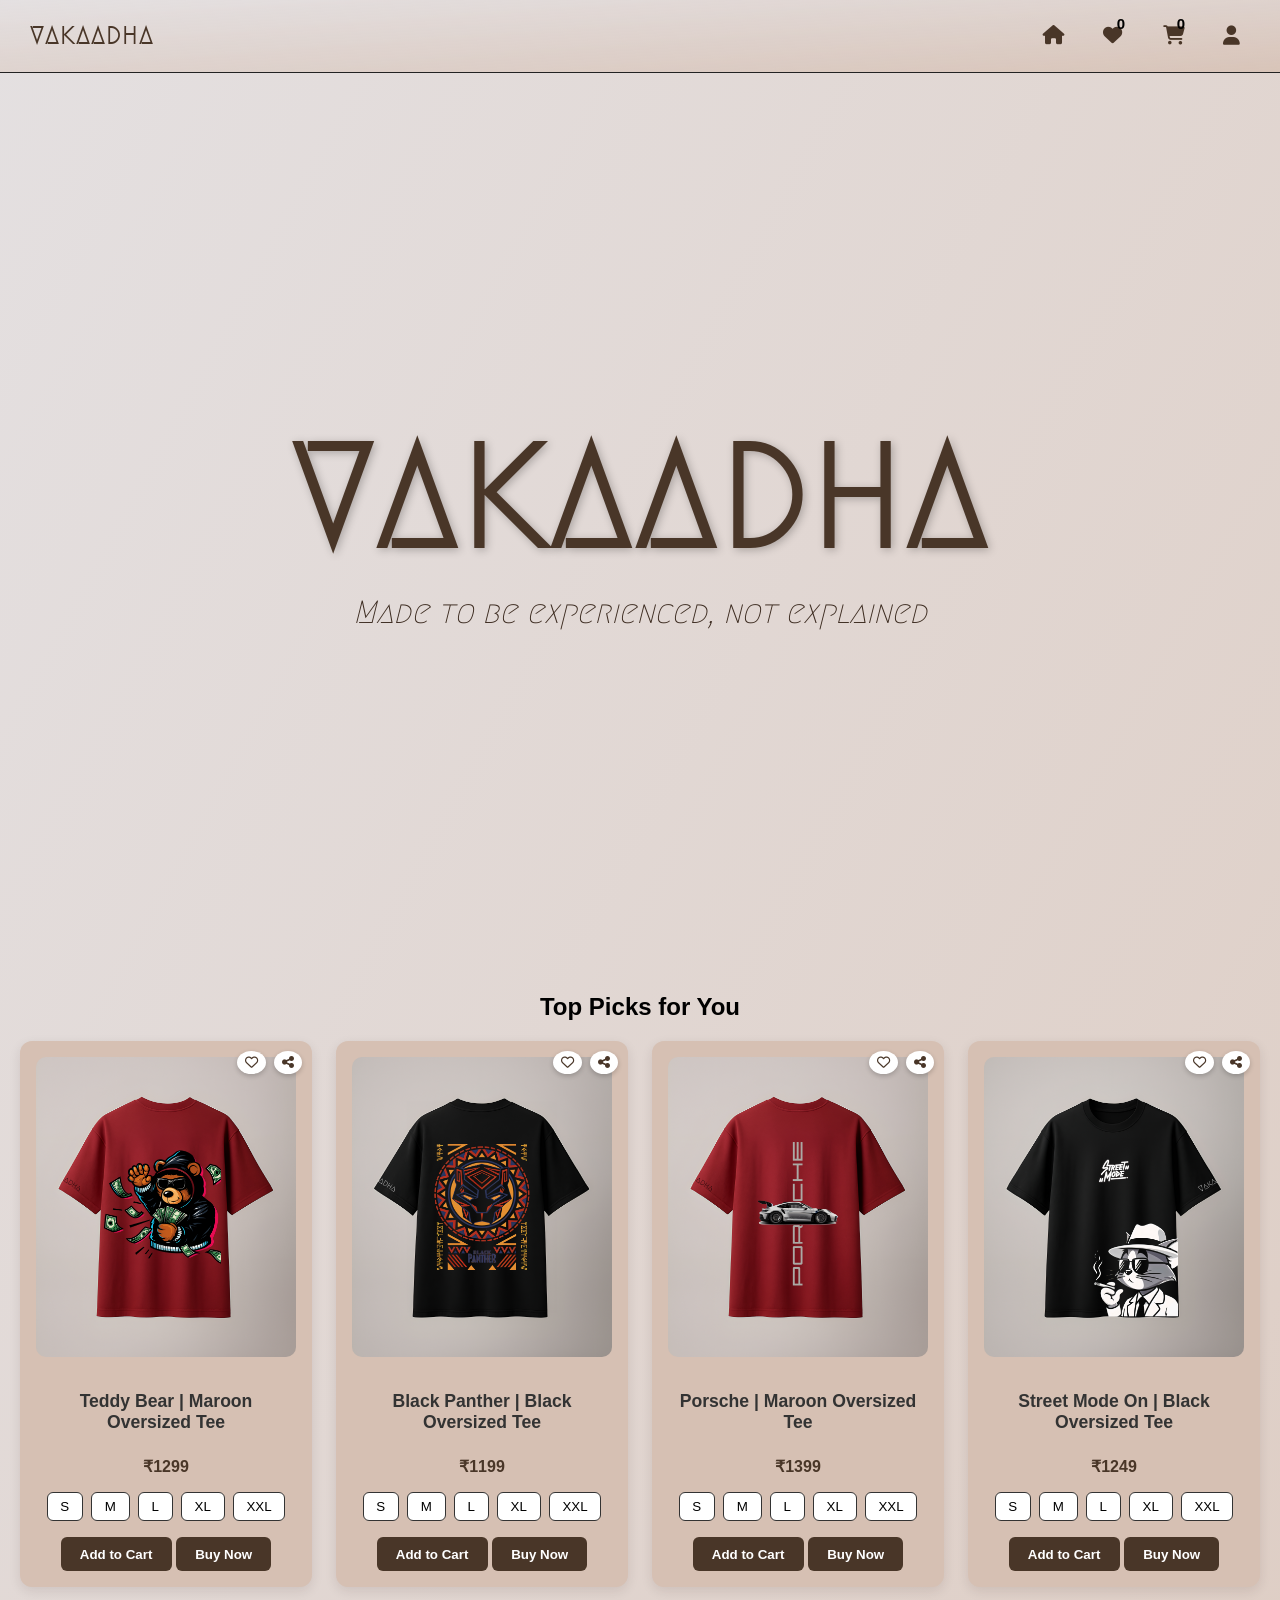
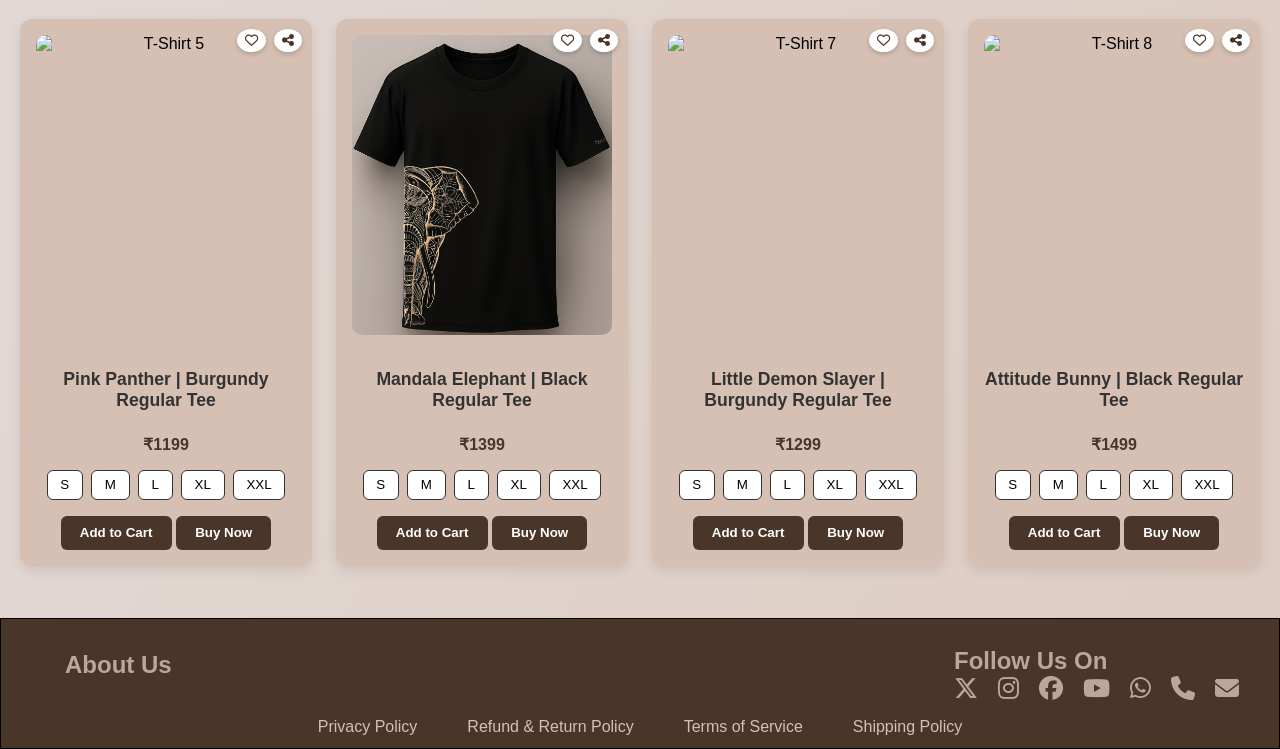
==== index.html @ 82b33ff3 "updated code" ====
<!DOCTYPE html>
<html lang="en">
<head>
  <meta charset="UTF-8"/>
  <meta name="viewport" content="width=device-width, initial-scale=1.0"/>
  <title>VAKAADHA</title>

  <!-- Styles -->
  <link rel="stylesheet" href="index.css"/>
  <link rel="stylesheet" href="https://cdnjs.cloudflare.com/ajax/libs/font-awesome/6.5.0/css/all.min.css"/>
  <!-- AOS (local copy to satisfy CSP) -->
  <!-- <link rel="stylesheet" href="vendor/aos/aos.css"/> -->
  <link href="https://fonts.googleapis.com/css2?family=Megrim&display=swap" rel="stylesheet"/>
</head>
<body>
  <!-- HEADER -->
  <header class="navbar">
    <a href="index.html" class="logo">VAKAADHA</a>

    <input type="checkbox" id="menu-toggle"/>
    <label for="menu-toggle" class="menu-icon">&#9776;</label>

    <nav class="nav-links">
      <a href="./index.html" aria-label="Home"><i class="fas fa-house"></i></a>
      <a href="./wishlist.html" aria-label="Wishlist">
        <i class="fas fa-heart"></i><span class="wishlist-count" id="wishlistCount">0</span>
      </a>
      <a href="./cart.html" aria-label="Cart">
        <i class="fas fa-shopping-cart"></i><span id="cartCount">0</span>
      </a>
      <!--<a href="./profile.html" aria-label="Profile"><i class="fas fa-user"></i></a> -->
      
      <div class="dropdown">
        <a href="./profile.html" aria-label="Profile">
          
          <i class="fas fa-user"></i> <span id="user-display"></span>
        </a>
        <div class="dropdown-content">
          <a href="profile.html" id="auth-link" style="font-weight: bold;">Login / Signup</a>
          <hr class="dropdown-divider"/> 

          <!-- Static Placeholders -->
          <a href="#">Orders</a>
          <a href="#">Wishlist</a>
          <a href="#">Gift Cards</a>
          <a href="#">Contact Us</a>
          <a href="#">Saved Cards</a>
          <a href="#">Saved VPA</a>
          <a href="#">Saved Addresses</a>

          <!-- Logged-in View -->
          <div id="logged-in-links" class="hidden">
            <hr class="dropdown-divider"/>
            <a href="profile.html">Settings</a>
            <a href="orders.html">My Orders</a>
            <a href="wishlist.html">Wishlist</a>
            <a href="addresses.html">Addresses</a>
            <a href="#" id="logout">Logout</a>
          </div>
        </div>
      </div>

    </nav>
  </header>

  <!-- HERO SECTION -->
  <section class="hero-image-section" data-aos="zoom-in">
    <div class="hero-content">
      <h1 class="hero-title">VAKAADHA</h1>
      <p class="hero-tagline">Made to be experienced, not explained</p>
    </div>
  </section>

  <!-- Optional floating decorative elements -->
  <div class="floating-icons"></div>

  <!-- FEATURED PRODUCTS -->
  <section class="featured-products" data-aos="fade-up">
    <h2>Top Picks for You</h2>

    <!-- First row -->
    <div class="product-row">
      <div class="product-card">
        <div class="product-actions">
          <button class="wishlist-btn"><i class="far fa-heart"></i></button>
          <button class="share-btn"><i class="fas fa-share-alt"></i></button>
        </div>
        <img src="./Images/teddy back maroon.jpg" alt="T-Shirt 1"/>
        <h3>Teddy Bear | Maroon Oversized Tee</h3>
        <p class="price">₹1299</p>

        <div class="sizes">
          <button class="size-btn">S</button>
          <button class="size-btn">M</button>
          <button class="size-btn">L</button>
          <button class="size-btn">XL</button>
          <button class="size-btn">XXL</button>
        </div>

        <div class="card-actions">
          <button class="btn add-to-cart">Add to Cart</button>
          <button class="btn buy-now">Buy Now</button>
        </div>
      </div>

      <div class="product-card">
        <div class="product-actions">
          <button class="wishlist-btn"><i class="far fa-heart"></i></button>
          <button class="share-btn"><i class="fas fa-share-alt"></i></button>
        </div>
        <img src="./Images/black black panther back.jpg" alt="T-Shirt 2"/>
        <h3>Black Panther | Black Oversized Tee</h3>
        <p class="price">₹1199</p>

        <div class="sizes">
          <button class="size-btn">S</button>
          <button class="size-btn">M</button>
          <button class="size-btn">L</button>
          <button class="size-btn">XL</button>
          <button class="size-btn">XXL</button>
        </div>

        <div class="card-actions">
          <button class="btn add-to-cart">Add to Cart</button>
          <button class="btn buy-now">Buy Now</button>
        </div>
      </div>

      <div class="product-card">
        <div class="product-actions">
          <button class="wishlist-btn"><i class="far fa-heart"></i></button>
          <button class="share-btn"><i class="fas fa-share-alt"></i></button>
        </div>
        <img src="./Images/porsche maroon back.jpg" alt="T-Shirt 3"/>
        <h3>Porsche | Maroon Oversized Tee</h3>
        <p class="price">₹1399</p>

        <div class="sizes">
          <button class="size-btn">S</button>
          <button class="size-btn">M</button>
          <button class="size-btn">L</button>
          <button class="size-btn">XL</button>
          <button class="size-btn">XXL</button>
        </div>

        <div class="card-actions">
          <button class="btn add-to-cart">Add to Cart</button>
          <button class="btn buy-now">Buy Now</button>
        </div>
      </div>

      <div class="product-card">
        <div class="product-actions">
          <button class="wishlist-btn"><i class="far fa-heart"></i></button>
          <button class="share-btn"><i class="fas fa-share-alt"></i></button>
        </div>
        <img src="./Images/black street mode front.jpg" alt="T-Shirt 4"/>
        <h3>Street Mode On | Black Oversized Tee</h3>
        <p class="price">₹1249</p>

        <div class="sizes">
          <button class="size-btn">S</button>
          <button class="size-btn">M</button>
          <button class="size-btn">L</button>
          <button class="size-btn">XL</button>
          <button class="size-btn">XXL</button>
        </div>

        <div class="card-actions">
          <button class="btn add-to-cart">Add to Cart</button>
          <button class="btn buy-now">Buy Now</button>
        </div>
      </div>
    </div>

    <!-- Second row -->
    <div class="product-row">
      <div class="product-card">
        <div class="product-actions">
          <button class="wishlist-btn"><i class="far fa-heart"></i></button>
          <button class="share-btn"><i class="fas fa-share-alt"></i></button>
        </div>
        <img src="./Images/r pink panther burgundy.png" alt="T-Shirt 5"/>
        <h3>Pink Panther | Burgundy Regular Tee</h3>
        <p class="price">₹1199</p>

        <div class="sizes">
          <button class="size-btn">S</button>
          <button class="size-btn">M</button>
          <button class="size-btn">L</button>
          <button class="size-btn">XL</button>
          <button class="size-btn">XXL</button>
        </div>

        <div class="card-actions">
          <button class="btn add-to-cart">Add to Cart</button>
          <button class="btn buy-now">Buy Now</button>
        </div>
      </div>

      <div class="product-card">
        <div class="product-actions">
          <button class="wishlist-btn"><i class="far fa-heart"></i></button>
          <button class="share-btn"><i class="fas fa-share-alt"></i></button>
        </div>
        <img src="./Images/r mandala elephant black.png" alt="T-Shirt 6"/>
        <h3>Mandala Elephant | Black Regular Tee</h3>
        <p class="price">₹1399</p>

        <div class="sizes">
          <button class="size-btn">S</button>
          <button class="size-btn">M</button>
          <button class="size-btn">L</button>
          <button class="size-btn">XL</button>
          <button class="size-btn">XXL</button>
        </div>

        <div class="card-actions">
          <button class="btn add-to-cart">Add to Cart</button>
          <button class="btn buy-now">Buy Now</button>
        </div>
      </div>

      <div class="product-card">
        <div class="product-actions">
          <button class="wishlist-btn"><i class="far fa-heart"></i></button>
          <button class="share-btn"><i class="fas fa-share-alt"></i></button>
        </div>
        <img src="./Images/r little demon slayer burgundy.jpg" alt="T-Shirt 7"/>
        <h3>Little Demon Slayer | Burgundy Regular Tee</h3>
        <p class="price">₹1299</p>

        <div class="sizes">
          <button class="size-btn">S</button>
          <button class="size-btn">M</button>
          <button class="size-btn">L</button>
          <button class="size-btn">XL</button>
          <button class="size-btn">XXL</button>
        </div>

        <div class="card-actions">
          <button class="btn add-to-cart">Add to Cart</button>
          <button class="btn buy-now">Buy Now</button>
        </div>
      </div>

      <div class="product-card">
        <div class="product-actions">
          <button class="wishlist-btn"><i class="far fa-heart"></i></button>
          <button class="share-btn"><i class="fas fa-share-alt"></i></button>
        </div>
        <img src="./Images/r attitude bunny black (1).png" alt="T-Shirt 8"/>
        <h3>Attitude Bunny | Black Regular Tee</h3>
        <p class="price">₹1499</p>

        <div class="sizes">
          <button class="size-btn">S</button>
          <button class="size-btn">M</button>
          <button class="size-btn">L</button>
          <button class="size-btn">XL</button>
          <button class="size-btn">XXL</button>
        </div>

        <div class="card-actions">
          <button class="btn add-to-cart">Add to Cart</button>
          <button class="btn buy-now">Buy Now</button>
        </div>
      </div>
    </div>
  </section>

    <div class="contact-policy">
    <!-- INFO SECTION -->
  <section class="info-section" data-aos="fade-up">
    
    <!-- About Us -->
    <div class="info-left">
      <div class="about-buttons">
        <button type="button" onclick="openModal('aboutModal')"><h2>About Us</h2></button>
      </div>
    </div>

    <!-- Follow Us -->
    <div class="info-right">
      <h2>Follow Us On</h2>
      <div class="social-icons">
        <a href="https://x.com" target="_blank" rel="noopener"><i class="fa-brands fa-x-twitter"></i></a>
        <a href="https://instagram.com" target="_blank" rel="noopener"><i class="fab fa-instagram"></i></a>
        <a href="https://facebook.com" target="_blank" rel="noopener"><i class="fab fa-facebook"></i></a>
        <a href="https://youtube.com" target="_blank" rel="noopener"><i class="fab fa-youtube"></i></a>
        <a href="https://wa.me/7893153335" target="_blank" rel="noopener"><i class="fab fa-whatsapp"></i></a>
        <a href="tel:+917893153335" target="_blank" rel="noopener" style="font-size: 1.5rem;"><i class="fa-solid fa-phone"></i></a>
        <a href="mailto:contact.vakaadha@gmail.com"><i class="fa-solid fa-envelope"></i></a>
      </div>
    </div>
  </section>


  <!-- POLICIES SECTION -->
  <section class="policies-section" data-aos="fade-up">
    <div class="policy-links">
      <a href="privacy-policy.html">Privacy Policy</a>
      <a href="refund-policy.html">Refund & Return Policy</a>
      <a href="terms-of-service.html">Terms of Service</a>
      <a href="shipping-policy.html">Shipping Policy</a>
    </div>
  </section>
  </div>

  <!-- INFO SECTION -->
  <!-- <section class="info-section" data-aos="fade-up"> -->
    <!-- Follow Us -->
    <!-- <div class="info-right">
      <h2>Follow Us On</h2>
      <div class="social-icons">
        <a href="https://x.com" target="_blank" rel="noopener"><i class="fa-brands fa-x-twitter"></i></a>
        <a href="https://instagram.com" target="_blank" rel="noopener"><i class="fab fa-instagram"></i></a>
        <a href="https://facebook.com" target="_blank" rel="noopener"><i class="fab fa-facebook"></i></a>
        <a href="https://youtube.com" target="_blank" rel="noopener"><i class="fab fa-youtube"></i></a>
        <a href="https://wa.me/7893153335" target="_blank" rel="noopener"><i class="fab fa-whatsapp"></i></a>
        <a href="tel:+917893153335" target="_blank" rel="noopener" style="font-size: 28px;"><i class="fa-solid fa-phone"></i></a>
        <a href="mailto:contact.vakaadha@gmail.com"><i class="fa-solid fa-envelope"></i></a>
      </div>
    </div> -->

    <!-- About Us -->
    <!-- <div class="info-left">
      <div class="about-buttons">
        <button type="button" onclick="openModal('aboutModal')">About Us</button>
      </div>
    </div>
  </section> -->

  <!-- About Modal -->
  <div id="aboutModal" class="modal" aria-hidden="true" role="dialog" aria-labelledby="aboutTitle">
    <div class="modal-content" role="document">
      <button class="close" aria-label="Close" onclick="closeModal('aboutModal')">&times;</button>
      <h2 id="aboutTitle">About VAKAADHA</h2>
      <p class="about-description">
        VAKAADHA represents the intersection of premium streetwear and cutting-edge technology. ...
      </p>
      <div class="about-highlights">
        <div class="highlight-card" data-aos="fade-up" data-aos-delay="100">
          <h3>Premium Quality</h3>
          <p>Crafted with the finest materials and attention to detail</p>
        </div>
        <div class="highlight-card" data-aos="fade-up" data-aos-delay="200">
          <h3>Global Reach</h3>
          <p>Shipping worldwide with local currency support</p>
        </div>
        <div class="highlight-card" data-aos="fade-up" data-aos-delay="300">
          <h3>Community Driven</h3>
          <p>Built by and for the streetwear community</p>
        </div>
        <div class="highlight-card" data-aos="fade-up" data-aos-delay="400">
          <h3>Innovation</h3>
          <p>Pushing boundaries in fashion and technology</p>
        </div>
      </div>
    </div>
  </div>

  <!-- Toast container -->
  <div id="toast-container"></div>

  <!-- Scripts (CSP-compliant) -->
  <!-- AOS (local) -->
  <!-- <script src="vendor/aos/aos.js"></script> -->

  <!-- Minimal inline helpers: modal + AOS init -->
  <script>
    // AOS animations
    if (window.AOS && typeof AOS.init === "function") {
      AOS.init({ once: true, duration: 600, easing: "ease-out" });
    }

    // Simple modal helpers
    function openModal(id) {
      const el = document.getElementById(id);
      if (!el) return;
      el.style.display = "block";
      el.setAttribute("aria-hidden", "false");
    }
    function closeModal(id) {
      const el = document.getElementById(id);
      if (!el) return;
      el.style.display = "none";
      el.setAttribute("aria-hidden", "true");
    }
    // Close on outside click / ESC
    document.addEventListener("click", (e) => {
      const modal = document.querySelector(".modal");
      if (!modal) return;
      if (e.target === modal) closeModal(modal.id);
    });
    document.addEventListener("keydown", (e) => {
      if (e.key === "Escape") {
        const modal = document.querySelector(".modal[aria-hidden='false']");
        if (modal) closeModal(modal.id);
      }
    });
  </script>
</body>
</html>
---- index.css ----
/* Base Styles */
body {
  margin: 0;
  font-family: 'Segoe UI', Tahoma, Geneva, Verdana, sans-serif;
  /* background-color: #d6c0b3d1; */
  background-image: linear-gradient(to bottom right, #e4e0e1, #d6c0b3d1);
  color: black;
}

/* Navbar */
.navbar {
  display: flex;
  justify-content: space-between;
  align-items: center;
  background-image: linear-gradient(to bottom right, #e4e0e1, #d6c0b3d1);
  padding: 15px 30px;
  border-bottom: 1px solid #222;
  position: sticky;
  top: 0;
  z-index: 1000;
}

/* Logo in the nav bar */
.logo {
  font-family: 'Megrim', cursive;
  font-size: 1.5rem;   /* ⬅ same height as old 150px image */
  color: #493628;
  font-weight: bold;
  letter-spacing: 2px;
  text-decoration: none;
}

/* Nav Buttons*/
.navbar .nav-links a{
    color: #493628;
}


#menu-toggle {
  display: none;
}

.menu-icon {
  /* background-image: linear-gradient(to bottom right, #e4e0e1, #d6c0b3d1); */
  display: none;
  font-size: 28px;
  color: black;
  cursor: pointer;
}

/* Desktop Nav Links */
.nav-links {
  /* background-color: #E4E0E1; */
  display: flex;
  gap: 20px;
  align-items: center;
}

.nav-links a {
  color: black;
  width: 20px;
  font-size: 1.2rem;
  padding: 10px;
  border-radius: 4px;
  text-decoration: none;
  transition: background-color 0.3s, color 0.3s;
  position: relative;
}

.nav-links a:hover {
  /* background-color: #E4E0E1; */
  color: black;
}

.nav-links .wishlist-count,
.nav-links #cartCount {
  background-color: transparent;
  color: black;
  font-size: 15px;
  padding: 2px 6px;
  border-radius: 50%;
  position: absolute;
  top: -2px;
  right: 2px;
  font-weight: bold;
}

/* ==== RESPONSIVE NAVBAR ==== */
@media (max-width: 768px) {
  .menu-icon {
    display: block;
  }

  .nav-links {
    display: none;
    position: absolute;
    top: 70px;
    left: 0;
    right: 0;
    background-image: linear-gradient(to bottom right, #e4e0e1, #d6c0b3d1);
    flex-direction: column;
    gap: 15px;
    padding: 20px 0;
    border-top: 1px solid #222;
  }

  #menu-toggle:checked + .menu-icon + .nav-links {
    display: flex;
  }

  .nav-links a {
    /* width: 100%; */
    text-align: center;
    font-size: 1.1rem;
    padding: 15px;
    /* border-bottom: 1px solid #222; */
  }

  .nav-links .wishlist-count,
  .nav-links #cartCount {
    top: 5px;
    right: 10px;
  }
}

/* Hero Section */
.hero-image-section {
  display: flex;
  justify-content: center;
  align-items: center;
  height: 100vh;
  position: relative;
  overflow: hidden;
  text-align: center;
  background: transparent;   /* ⬅ remove plain background */
  z-index: 1;
}

/* Hero Content */
.hero-content {
  text-align: center;
  color: #493628;
  z-index: 2;   /* keep text above floating icons */
  position: relative;
}

.hero-title {
  font-family: 'Megrim', cursive;
  font-size: 9rem;
  letter-spacing: 6px;
  margin: 0;
  text-shadow: 2px 2px 8px rgba(0,0,0,0.25);
}

.hero-tagline {
  font-family: 'Megrim', cursive;
  font-size: 2rem;
  margin-top: 20px;
  font-style: italic;
  color: #3b2a1f;
}

/* Floating T-shirt icons */
.floating-icons {
  position: fixed;
  top: 0;
  left: 0;
  width: 100%;
  height: 100%;
  pointer-events: none;
  overflow: hidden;
  z-index: 0;   /* ⬅ sits behind hero text */
}

/* Adjust hero section spacing */
.hero {
  padding: 80px 20px 40px 20px; /* reduce bottom padding */
}

.hero-title {
  margin-bottom: 10px; /* tighten gap below title */
}

.hero-tagline {
  margin-top: 5px;
  margin-bottom: 0; /* remove extra space below tagline */
}


/* Featured Products */
.product-row {
  display: grid;
  grid-template-columns: repeat(4, 1fr);
  gap: 1.5rem;
  margin-bottom: 2rem;
}

.product-card {
  background: #fff;
  border-radius: 12px;
  padding: 1rem;
  position: relative;
  text-align: center;
  box-shadow: 0 4px 12px rgba(0,0,0,0.1);
  transition: transform 0.3s;
}
.product-card:hover { transform: translateY(-5px); }

.product-card img {
  width: 100%;
  border-radius: 10px;
  margin-bottom: 1rem;
}

.product-actions {
  position: absolute;
  top: 10px;
  right: 10px;
  display: flex;
  gap: 0.5rem;
}
.product-actions button {
  background: #fff;
  border: none;
  padding: 4px 8px;
  border-radius: 50%;
  cursor: pointer;
  box-shadow: 0 2px 5px rgba(0,0,0,0.2);
  transition: background 0.3s;
}
.product-actions button:hover {
  background: #f0f0f0;
}

.product-card h3 {
  font-size: 1.1rem;
  margin-bottom: 0.5rem;
  color: #333;
}
.product-card .price {
  font-size: 1rem;
  margin-bottom: 1rem;
  font-weight: bold;
  color: #493628;
}

.wishlist-btn i{
    color: #493628;
}

.share-btn i{
    color: #493628;
}

.sizes {
  display: flex;
  justify-content: center;
  flex-wrap: wrap;
  gap: 0.5rem;
  margin-bottom: 1rem;
}
.size-btn {
  padding: 0.4rem 0.8rem;
  border: 1px solid #333;
  background: white;
  cursor: pointer;
  border-radius: 6px;
  transition: all 0.3s;
}
.size-btn:hover,
.size-btn.active {
  background: #493628;
  color: white;
}


.btn {
  padding: 0.6rem 1.2rem;
  border: none;
  border-radius: 6px;
  cursor: pointer;
  font-weight: bold;
  transition: all 0.3s;
}
.add-to-cart { background: #493628; color: white; }
.buy-now { background: #493628; color: white; }
.btn:hover { transform: scale(1.05); }

/* Responsive */
@media (max-width: 992px) {
  .product-row { grid-template-columns: repeat(2, 1fr); }
}
@media (max-width: 576px) {
  .product-row { grid-template-columns: 1fr; }
}


/* Info Section */
/* About & Contact Button Section */
/* Info Section */
.info-section {
  background-color: #493628;
  padding: 0px 40px;
  display: flex;
  justify-content: space-between;
  gap: 40px;
  margin: 0 auto;
  align-items: center;
}

/* .info-left,
.info-right {
  border: solid 1px black;
} */

.info-left h2,
.info-right h2 {
  font-size: 1.5rem;
  margin-bottom: 20px;
  color: #d6c0b3d1; /* brown shade */
}

.about-buttons {
  display: flex;
  gap: 15px;
}

.about-buttons button {
  padding: 12px 24px;
  /* background: #AB886D; */
  color: white;
  border: none;
  border-radius: 6px;
  cursor: pointer;
  font-size: 1rem;
  transition: background 0.3s;
}
.about-buttons button:hover {
  background-color: #3b2a1f;
}

.social-icons {
  display: flex;
  gap: 20px;
  font-size: 1.8rem;
  margin-top: -20px;
  /* border: solid 1px white; */
}

.social-icons a {
  color: #3b2a1f;
  transition: color 0.3s;
}
.social-icons a:hover {
  color: #493628;
}

/* Responsive */
@media (max-width: 768px) {
  .info-section {
    flex-direction: column;
    text-align: center;
  }
  .about-buttons {
    flex-direction: row;
    justify-content: center;
  }
  .social-icons {
    justify-content: center;
  }
}

.social-icons {
  display: flex;
  gap: 15px;
  font-size: 1.8rem;
  margin-top: 20px;
  /* justify-content: center; */
}

.social-icons a {
  color: #d6c0b3d1;
  transition: color 0.3s;
}

.social-icons a:hover {
  color: #d6c0b3d1;
}

/* ================================
   MODAL (About & Contact)
   Brown Shade Palette
================================ */

/* Modal Overlay */
.modal {
  display: none;
  position: fixed;
  z-index: 1000;
  left: 0;
  top: 0;
  width: 100%;
  height: 100%;
  overflow-y: auto;
  background-color: rgba(0, 0, 0, 0.75); /* dark overlay */
}

/* Modal Content */
.modal-content {
    background-color: #d6c0b3d1;
  margin: 5% auto;
  padding: 25px 30px;
  border-radius: 14px;
  width: 90%;
  max-width: 650px;
  position: relative;
  box-shadow: 0 8px 25px rgba(0, 0, 0, 0.5);
  animation: modalFadeIn 0.4s ease;
  border: 2px solid #5D4037; /* lighter brown border */
}

/* Close Button */
.modal-content .close {
  position: absolute;
  top: 12px;
  right: 18px;
  font-size: 28px;
  font-weight: bold;
  color: #493628; /* light brown/cream */
  cursor: pointer;
  transition: color 0.2s;
}
.modal-content .close:hover {
  color: #FFAB91; /* warm accent */
}

/* Modal Headings */
.modal-content h2 {
  font-size: 1.8rem;
  margin-bottom: 15px;
  text-align: center;
  color: #493628; /* light cream */
  border-bottom: 2px solid #8D6E63; /* soft brown underline */
  padding-bottom: 8px;
}

/* Modal Paragraphs */
.modal-content p {
  font-size: 1rem;
  color: #493628; /* lighter beige-brown for text */
  line-height: 1.6;
  margin-bottom: 15px;
  text-align: justify;
}

/* About Highlights */
.about-highlights {
  display: grid;
  grid-template-columns: repeat(auto-fit, minmax(230px, 1fr));
  gap: 15px;
  margin-top: 20px;
}
.highlight-card {
  background: #5D4037; /* medium brown */
  padding: 15px;
  border-radius: 10px;
  text-align: center;
  transition: transform 0.3s, box-shadow 0.3s;
  border: 1px solid #8D6E63;
}
.highlight-card h3 {
  font-size: 1.1rem;
  margin-bottom: 8px;
  color: #FFF3E0; /* cream */
}
.highlight-card p {
  font-size: 0.9rem;
  color: #E0C097; /* soft beige */
}
.highlight-card:hover {
  transform: translateY(-5px);
  box-shadow: 0 4px 14px rgba(0, 0, 0, 0.4);
}

/* Contact Info */
.contact-info {
  margin-top: 20px;
  display: grid;
  /* grid-template-columns: 1fr; */
  gap: 12px;
  justify-content: center;
  align-items: center;
}
.contact-info .info-item {
  display: flex;
  align-items: center;
  gap: 12px;
  font-size: 1rem;
  color: #FFF8E1; /* cream */
  padding: 10px 20px;
  border-radius: 8px;
  background: #6D4C41; /* lighter brown */
  border: 1px solid #8D6E63;
}

.contact-info .info-item a{
  color: white;
  text-decoration: none;
}

.contact-info .info-item p{
  color: white;
  text-decoration: none;
}

.contact-info .info-item i {
  font-size: 1.3rem;
  color: #FFAB91; /* accent coral-brown */
}

/* Modal Animation */
@keyframes modalFadeIn {
  from {
    opacity: 0;
    transform: translateY(-30px) scale(0.95);
  }
  to {
    opacity: 1;
    transform: translateY(0) scale(1);
  }
}

/* Responsive */
@media (max-width: 600px) {
  .modal-content {
    padding: 20px;
  }
  .modal-content h2 {
    font-size: 1.5rem;
  }
  .modal-content p {
    font-size: 0.9rem;
  }
}




@keyframes slideDown {
  from { transform: translateY(-50px); opacity: 0; }
  to { transform: translateY(0); opacity: 1; }
}

.close {
  position: absolute;
  top: 10px;
  right: 18px;
  font-size: 24px;
  cursor: pointer;
}

/* Responsive */
@media (max-width: 768px) {
  .nav-links {
    display: none;
    position: absolute;
    top: 100%;
    right: 0;
    background-image: linear-gradient(to bottom right, #e4e0e1, #d6c0b3d1);
    width: 100%;
    flex-direction: column;
  }

  #menu-toggle:checked + .menu-icon + .nav-links {
    display: flex;
  }

  .menu-icon {
    display: block;
  }

  .product-row {
    flex-direction: column;
    align-items: center;
  }

  .product-card {
    width: 90%;
  }

  .highlight-card, .info-item {
    width: 100%;
    max-width: 300px;
  }

  .info-buttons.horizontal-buttons {
    flex-direction: column;
  }

  .social-icons {
    justify-content: flex-start;
  }

  .info-buttons .info-right{
    h2{
      margin-left: 0vh;
    }
  }
}

/* About Section */
.about-highlights {
  display: flex;
  flex-wrap: wrap;
  justify-content: center;
  gap: 30px;
}

.highlight-card {
  border: 1px solid #333;
  border-radius: 10px;
  padding: 20px;
  width: 220px;
  text-align: center;
  transition: transform 0.3s;
}

.highlight-card h3 {
  color: white;
  font-size: 1.2rem;
  margin-bottom: 10px;
}

.highlight-card p {
  color: #bbbbbb;
  font-size: 0.95rem;
}

.highlight-card:hover {
  transform: translateY(-5px);
  box-shadow: 0 0 12px rgb(73, 54, 40);
}

@media (max-width: 768px) {
  .highlight-card {
    width: 100%;
    max-width: 300px;
  }
}

.modal-content h2 {
  font-size: 2.2rem;
  margin-bottom: 20px;
  color: #493628;
}


/* ==== SIZE SELECTION DROPDOWN ==== */
.product-size {
  padding: 10px 14px;
  border-radius: 10px;
  background: linear-gradient(145deg, #1b1b1b, #2a2a2a);
  color: #ffffff;
  border: 1px solid #333;
  font-size: 15px;
  font-weight: 500;
  appearance: none;
  outline: none;
  cursor: pointer;
  transition: all 0.3s ease;
  box-shadow: 0 2px 5px rgba(0, 0, 0, 0.2);
  backdrop-filter: blur(4px);
  background-image: url("data:image/svg+xml,%3Csvg width='10' height='6' viewBox='0 0 10 6' xmlns='http://www.w3.org/2000/svg'%3E%3Cpath d='M1 1l4 4 4-4' stroke='%23ffffff' stroke-width='2' fill='none'/%3E%3C/svg%3E");
  background-repeat: no-repeat;
  background-position: right 12px center;
  background-size: 12px;
  padding-right: 36px;
}

.product-size:hover {
  border-color: #1e90ff;
  box-shadow: 0 0 6px rgba(45, 150, 255, 0.759);
}

.product-size:focus {
  border-color: #1e90ff;
  box-shadow: 0 0 5px #1e90ff;
  background-color: #2e2e2e;
}

/* Optional: Styling the dropdown arrow for consistent look */
.product-size {
  background-image: url("data:image/svg+xml;charset=US-ASCII,%3Csvg width='10' height='7' viewBox='0 0 10 7' xmlns='http://www.w3.org/2000/svg'%3E%3Cpath d='M1 1l4 4 4-4' stroke='%23ffffff' stroke-width='2' fill='none' fill-rule='evenodd'/%3E%3C/svg%3E");
  background-repeat: no-repeat;
  background-position: right 10px center;
  background-size: 12px;
}

@media (max-width: 480px) {
  .product-size {
    font-size: 14px;
    padding: 8px 12px;
    padding-right: 32px;
  }
}

/* ==== Floating T-shirt ==== */
.floating-icons {
    position: fixed;
    top: 0;
    left: 0;
    width: 100%;
    height: 100%;
    pointer-events: none;
    overflow: hidden;
    z-index: -1;
}
.floating-icons i {
    position: absolute;
    color: transparent;
    -webkit-text-stroke: 1.5px rgb(73, 54, 40); 
    opacity: 0.3;
    animation: gentleFloat 4s ease-in-out infinite;
}
@keyframes gentleFloat {
    0% {transform: translateY(0);}
    50% {transform: translateY(-15px);}
    100% {transform: translateY(0);}
}

/* ===========================
   Section-based Accordion
   =========================== */
.accordion-item {
  width: 100%;
  text-align: center;
  border-bottom: none;
}

.accordion-header {
  width: 100%;
  padding: 30px 20px;
  font-size: 1.8rem;
  font-family: 'Segoe UI', Tahoma, Geneva, Verdana, sans-serif;
  border: none;
  outline: none;
  cursor: pointer;
  background: transparent;
  color: white;
  transition: background 0.3s;
}

/* About Us Section */
.about-section {
  background-color: #AB886D; /* lighter brown */
}
.about-section .accordion-header:hover {
  background-color: #8c6d55;
}

/* Follow Us Section */
.follow-section {
  background-color: #493628; /* darker brown */
}
.follow-section .accordion-header:hover {
  background-color: #3b2a1f;
}

.accordion-content {
  max-height: 0;
  overflow: hidden;
  transition: max-height 0.4s ease, padding 0.3s ease;
  background: #e4e0e1;
  padding: 0 24px;
  font-family: 'Segoe UI', Tahoma, Geneva, Verdana, sans-serif;
}

.accordion-content.open {
  max-height: 400px;
  padding: 20px 24px;
}
/* ===========================
   Accordion Sections
   =========================== */

.accordion-item {
  width: 100%;
  display: block;
  text-align: center;
  border: none;
}

.accordion-header {
  width: 100%;
  padding: 40px 20px;
  font-size: 2rem;
  font-family: 'Segoe UI', Tahoma, Geneva, Verdana, sans-serif;
  font-weight: bold;
  border: none;
  outline: none;
  cursor: pointer;
  text-align: center;
  color: white;
  background: transparent;
  transition: background 0.3s;
}


/* Section Backgrounds */
.about-section {
  background-color: #AB886D; /* lighter brown */
}
.about-section .accordion-header:hover {
  background-color: #8c6d55;
}

.follow-section {
  background-color: #493628; /* darker brown */
}
.follow-section .accordion-header:hover {
  background-color: #3b2a1f;
}

/* Expandable content */
.accordion-content {
  max-height: 0;
  overflow: hidden;
  transition: max-height 0.5s ease, padding 0.4s ease;
  background: #e4e0e1;
  padding: 0 24px;
  font-family: 'Segoe UI', Tahoma, Geneva, Verdana, sans-serif;
}

.accordion-content.open {
  max-height: 400px;
  padding: 20px 24px;
}

/* ===========================
   About Us Buttons
   =========================== */
.about-buttons {
  display: flex;
  justify-content: center;
  gap: 20px;
  flex-wrap: wrap;
}

.about-buttons button {
  font-size: 1.5rem;
  padding: 12px 24px;
  background:transparent;
  color: #D6C0B3;
  border: none;
  border-radius: 6px;
  cursor: pointer;
  transition: background 0.3s, transform 0.2s;
}

.about-buttons button:hover {
  background: transparent;
  transform: scale(1.05);
}

.about-buttons button:active {
  background: #AB886D;
  transform: scale(0.95);
}
/* ===========================
   Social Icons (brown palette)
   =========================== */
.social-icons {
  display: flex;
  justify-content: center;
  gap: 20px;
  margin-top: -20px;
}

.social-icons a {
  font-size: 1.5rem;
  color: #d6c0b3d1; /* medium brown */
  transition: transform 0.2s ease, color 0.3s ease;
}

.social-icons a:hover {
  transform: scale(1.2);
  color: #d6c0b3d1; /* darker brown on hover */
}

.social-icons a:active {
  transform: scale(0.95);
  color: #d6c0b3d1; /* lighter brown on click */
}

/* ===========================
   RESPONSIVE DESIGN (Flexbox)
   =========================== */

/* Large tablets (up to 1024px) */
@media (max-width: 1024px) {
  /* Navbar */
  .navbar {
    flex-wrap: wrap;
    align-items: space-between;
  }
  .logo {
    font-size: 2rem;
    margin-bottom: 10px;
  }
  .nav-links {
    justify-content: center;
    flex-wrap: wrap;
    gap: 15px;
  }

  /* Hero */
  .hero-title {
    font-size: 7rem;
  }
  .hero-tagline {
    font-size: 1.6rem;
  }

  /* Products */
  .product-row {
    justify-content: center;
    gap: 20px;
  }
  .product-card {
    flex: 1 1 220px;
    max-width: 280px;
  }
}

/* Tablets (up to 768px) */
@media (max-width: 768px) {
  /* Navbar */
  .navbar {
    justify-content: space-between;
    padding: 10px 20px;
  }
  .logo {
    font-size: 1.8rem;
  }
  .nav-links {
    flex-direction: column;
    align-items: center;
    width: 100%;
    gap: 10px;
  }

  /* Hero */
  .hero {
    padding: 60px 15px;
  }
  .hero-title {
    font-size: 5rem;
  }
  .hero-tagline {
    font-size: 1.3rem;
  }

  /* Products */
  .product-row {
    flex-direction: column;
    align-items: center;
  }
  .product-card {
    flex: 1 1 auto;
    width: 90%;
    max-width: 320px;
  }

  /* About section buttons */
  .about-buttons {
    flex-direction: column;
    align-items: center;
    gap: 12px;
  }
  .about-buttons button {
    width: 100%;
    max-width: 280px;
  }

  /* Social icons */
  .social-icons {
    justify-content: center;
    gap: 12px;
    flex-wrap: wrap;
  }
  .social-icons a {
    font-size: 1.6rem;
  }
}

/* Mobile (up to 480px) */
@media (max-width: 480px) {
  /* Navbar */
  .navbar {
    padding: 8px 15px;
  }
  .logo {
    font-size: 1.5rem;
  }
  .nav-links {
    font-size: 1rem;
  }

  /* Hero */
  .hero {
    padding: 40px 10px;
  }
  .hero-title {
    font-size: 3rem;
    letter-spacing: 2px;
  }
  .hero-tagline {
    font-size: 1rem;
  }

  /* Products */
  .product-card {
    width: 95%;
    max-width: 260px;
    padding: 12px;
  }
  .product-image {
    height: 200px;
  }

  /* About buttons */
  .about-buttons button {
    font-size: 0.9rem;
    padding: 10px 14px;
    max-width: 240px;
  }

  /* Social icons */
  .social-icons a {
    font-size: 1.4rem;
  }
}

/* Remove extra space before Top Picks for You */
.featured-products {
  margin-top: 0;
  padding: 20px; /* keep small breathing space */
}

.featured-products h2 {
  text-align: center;
  margin-top: 0;
  padding-top: 0;
}


/* ===== Policy Pages ===== */
.policies-section {
  /* border: solid 1px white; */
  text-align: center;
  background: #493628;
  margin-top:-5px ;
}

.policies-section h2 {
  font-size: 1.5rem;
  margin-bottom: 25px;
  color: #493628;
}

.policy-links {
  display: flex;
  flex-wrap: wrap;
  justify-content: center;
  gap: 10px;
}

.policy-links a {
  padding: 12px 20px;
  color: #D6C0B3;
  text-decoration: none;
  border-radius: 6px;
  transition: background 0.3s, transform 0.2s;
}

.policy-links a:hover {
  transform: scale(1.05);
}

/* Policy Page Content */
.policy-page {
  border: solid 1px #493628;
  max-width: 900px;
  margin: 60px auto;
  padding: 20px;
  /* background: #AB886D; */
  color: #493628;
  border-radius: 10px;
  box-shadow: 0 4px 12px rgba(0,0,0,0.15);
}

.policy-page h1 {
  font-size: 2rem;
  margin-bottom: 20px;
  text-align: center;
}

.policy-page h2 {
  margin-top: 25px;
  color: #3b2a1f;
}

.policy-page ul {
  padding-left: 20px;
}

.policy-page p, .policy-page li {
  line-height: 1.6;
  font-size: 1rem;
}

.contact-policy{
  border: solid 1px black;
}

/* === PROFILE DROPDOWN MENU === */
.dropdown {
  position: relative;
  display: inline-block;
}

.dropdown-content {
  display: none;
  position: absolute;
  right: 0;
  background-color: #D6C0B3;
  min-width: 15vw;
  box-shadow: 0 8px 16px rgba(0,0,0,0.2);
  z-index: 1000;
  text-align: left;
  border-radius: 4px;
}

.dropdown-content hr{
  margin: auto;
  width: 90%;
  border-top: 1px solid #493628;
}

.dropdown-content a {
  color: black;
  /* padding: 10px 14px; */
  text-decoration: none;
  display: block;
  /* border: solid 1px black; */
  font-size: 14px;
  width: 90%;
}

.dropdown-content a:hover {
  background-color: #f1f1f1;
}

.dropdown:hover .dropdown-content {
  display: block;
}

.dropdown-divider {
  border: none;
  border-top: 1px solid #ccc;
  margin: 6px 0;
}
.hidden {
  display: none;
}


/* ===========================
   PRODUCT IMAGE FIXES
   =========================== */
.product-card img {
  object-fit: cover;
  width: 100%;
  height: 300px;
}

/* Adjust height for smaller screens */
@media (max-width: 768px) {
  .product-card img {
    height: 250px;
  }
}

/* Adjust height for mobile */
@media (max-width: 480px) {
  .product-card img {
    height: 200px;
  }
}

.product-card {
  background: #D6C0B3;
  border-radius: 12px;
  padding: 1rem;
  position: relative;
  text-align: center;
  box-shadow: 0 4px 12px rgba(40, 18, 18, 0.1);
  transition: transform 0.3s;
  display: flex;
  flex-direction: column;
  justify-content: space-between;
}
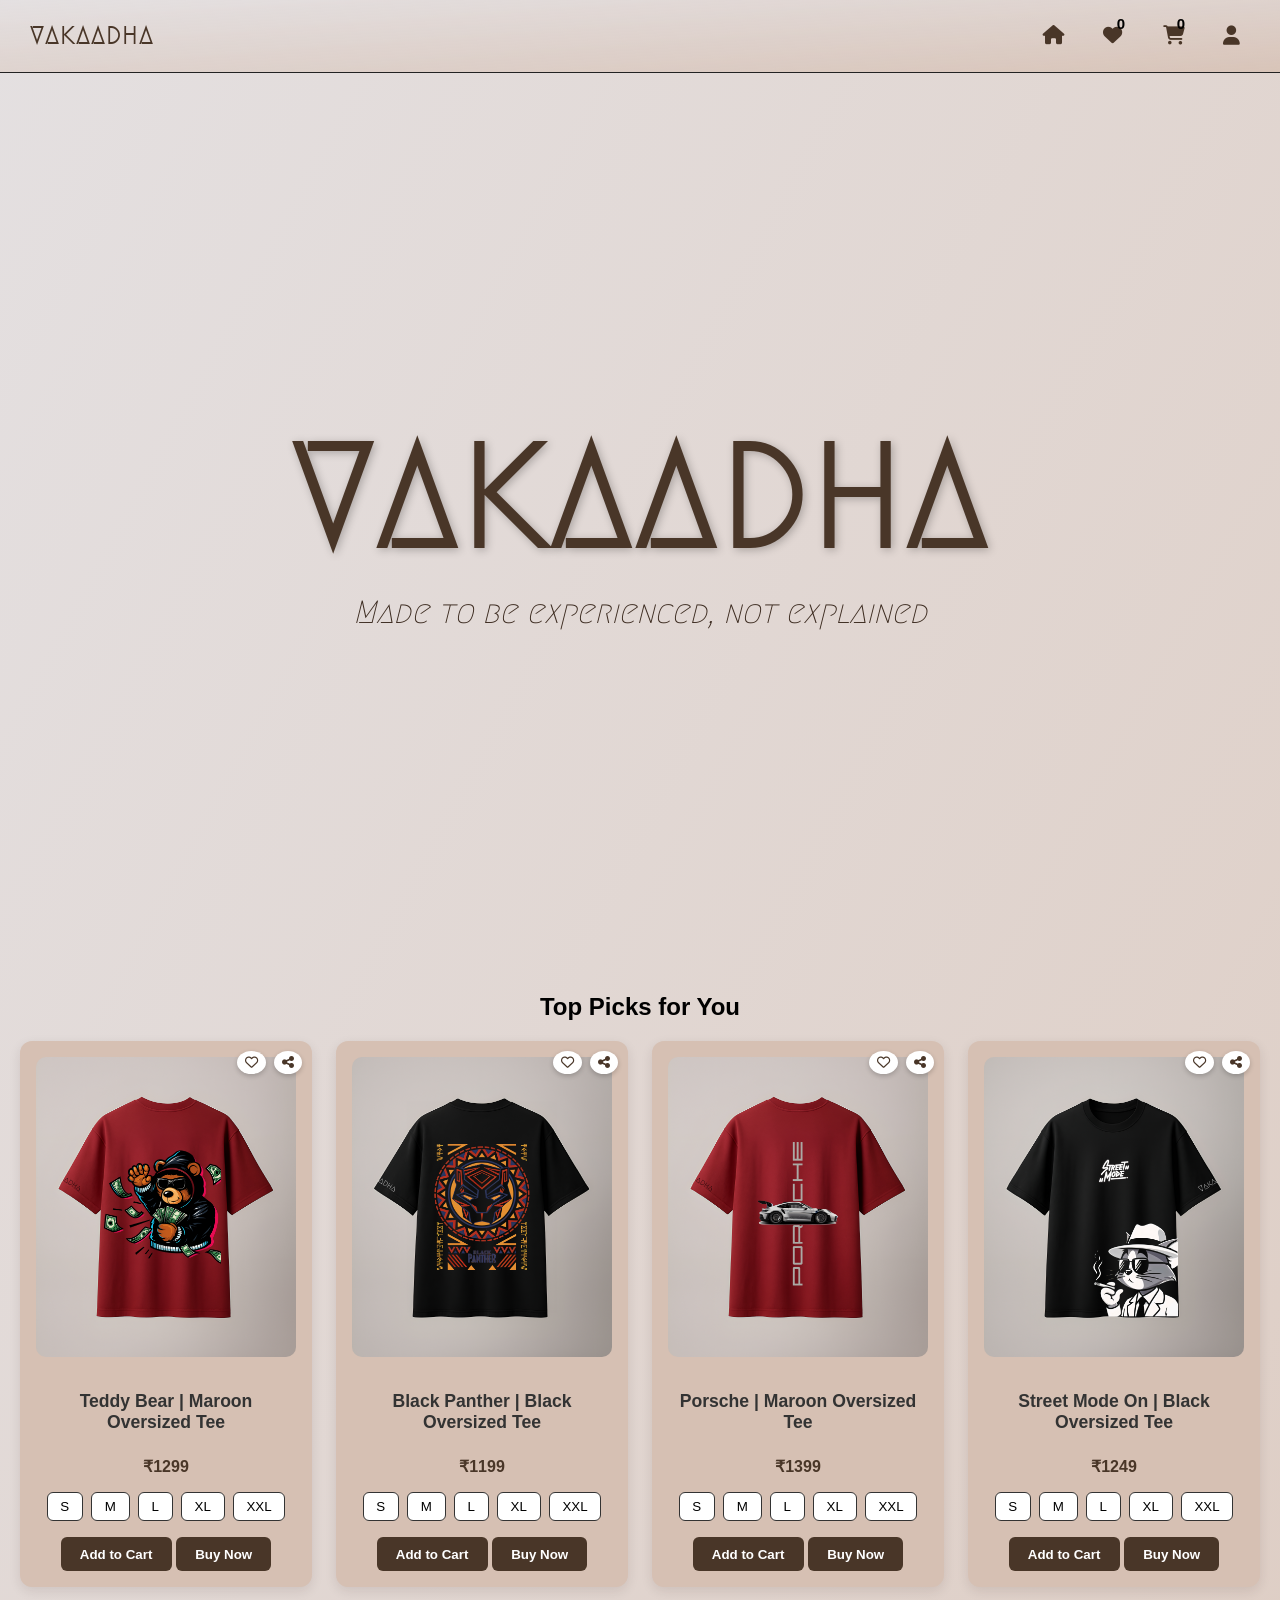
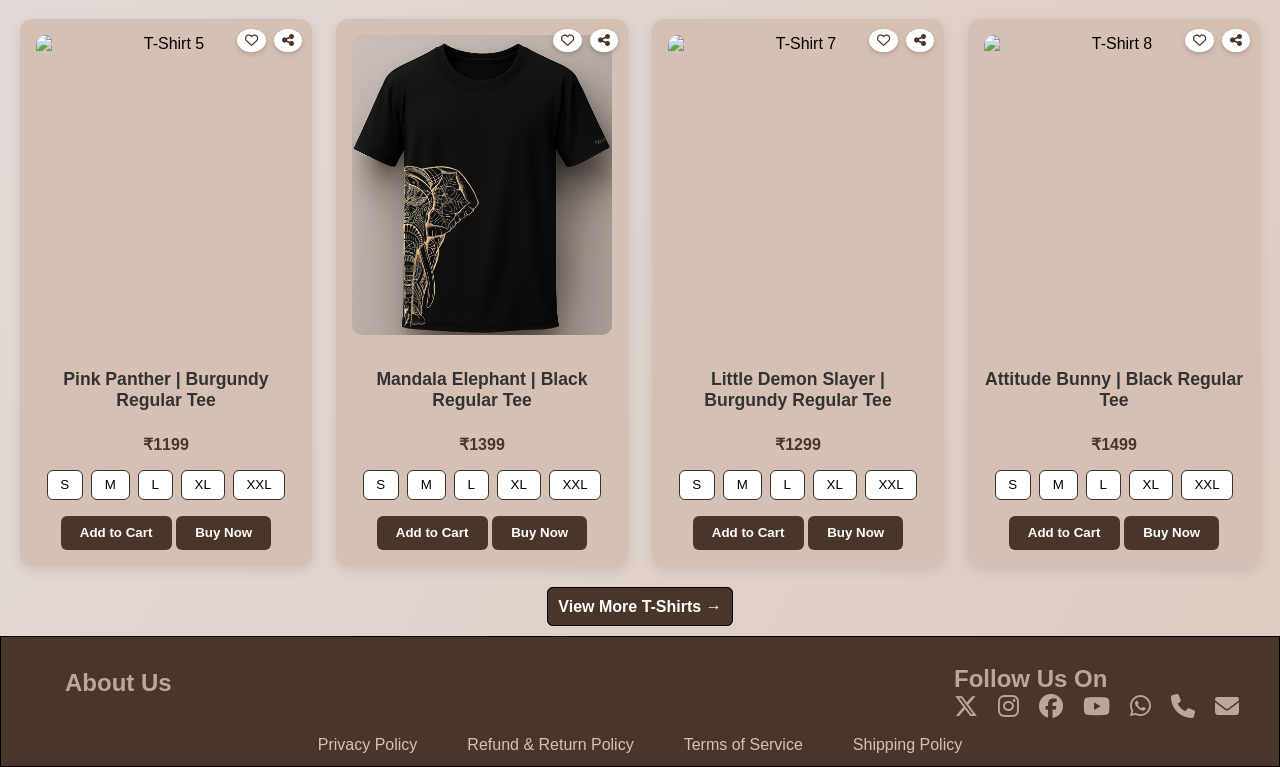
==== commit 11fad572: "updated code" ====
--- a/index.html
+++ b/index.html
@@ -77,12 +77,16 @@
   <!-- FEATURED PRODUCTS -->
   <section class="featured-products" data-aos="fade-up">
     <h2>Top Picks for You</h2>
-
     <!-- First row -->
     <div class="product-row">
       <div class="product-card">
         <div class="product-actions">
-          <button class="wishlist-btn"><i class="far fa-heart"></i></button>
+          <button class="wishlist-btn" onclick="addToWishlist({
+  id: 1,
+  name: 'Teddy Bear | Maroon Oversized Tee',
+  price: 1299,
+  image: './Images/teddy back maroon.jpg'
+})"><i class="far fa-heart"></i></button>
           <button class="share-btn"><i class="fas fa-share-alt"></i></button>
         </div>
         <img src="./Images/teddy back maroon.jpg" alt="T-Shirt 1"/>
@@ -105,7 +109,12 @@
 
       <div class="product-card">
         <div class="product-actions">
-          <button class="wishlist-btn"><i class="far fa-heart"></i></button>
+          <button class="wishlist-btn" onclick="addToWishlist({
+  id: 2,
+  name: 'Black Panther | Black Oversized Tee',
+  price: 1299,
+  image: './Images/black black panther back.jpg'
+})"><i class="far fa-heart"></i></button>
           <button class="share-btn"><i class="fas fa-share-alt"></i></button>
         </div>
         <img src="./Images/black black panther back.jpg" alt="T-Shirt 2"/>
@@ -121,14 +130,24 @@
         </div>
 
         <div class="card-actions">
-          <button class="btn add-to-cart">Add to Cart</button>
-          <button class="btn buy-now">Buy Now</button>
-        </div>
-      </div>
-
-      <div class="product-card">
-        <div class="product-actions">
-          <button class="wishlist-btn"><i class="far fa-heart"></i></button>
+          <button class="btn add-to-cart" onclick="addToCart({
+  id: 2,
+  name: 'Black Panther | Black Oversized Tee',
+  price: 1299,
+  image: './Images/black black panther back.jpg'
+})">Add to Cart</button>
+          <button class="btn buy-now">Buy Now</button>
+        </div>
+      </div>
+
+      <div class="product-card">
+        <div class="product-actions">
+          <button class="wishlist-btn" onclick="addToWishlist({
+  id: 3,
+  name: 'Porsche | Maroon Oversized Tee',
+  price: 1399,
+  image: './Images/porsche maroon back.jpg'
+})"><i class="far fa-heart"></i></button>
           <button class="share-btn"><i class="fas fa-share-alt"></i></button>
         </div>
         <img src="./Images/porsche maroon back.jpg" alt="T-Shirt 3"/>
@@ -151,7 +170,12 @@
 
       <div class="product-card">
         <div class="product-actions">
-          <button class="wishlist-btn"><i class="far fa-heart"></i></button>
+          <button class="wishlist-btn" onclick="addToWishlist({
+  id: 4,
+  name: 'Street Mode On | Black Oversized Tee',
+  price: 1249,
+  image: './Images/black street mode front.jpg'
+})"><i class="far fa-heart"></i></button>
           <button class="share-btn"><i class="fas fa-share-alt"></i></button>
         </div>
         <img src="./Images/black street mode front.jpg" alt="T-Shirt 4"/>
@@ -266,6 +290,9 @@
           <button class="btn buy-now">Buy Now</button>
         </div>
       </div>
+    </div>
+    <div class="more-btn-wrapper" data-aos="fade-up" data-aos-delay="300">
+      <a href="collections.html" class="more-btn">View More T-Shirts →</a>
     </div>
   </section>
 
@@ -307,29 +334,6 @@
   </section>
   </div>
 
-  <!-- INFO SECTION -->
-  <!-- <section class="info-section" data-aos="fade-up"> -->
-    <!-- Follow Us -->
-    <!-- <div class="info-right">
-      <h2>Follow Us On</h2>
-      <div class="social-icons">
-        <a href="https://x.com" target="_blank" rel="noopener"><i class="fa-brands fa-x-twitter"></i></a>
-        <a href="https://instagram.com" target="_blank" rel="noopener"><i class="fab fa-instagram"></i></a>
-        <a href="https://facebook.com" target="_blank" rel="noopener"><i class="fab fa-facebook"></i></a>
-        <a href="https://youtube.com" target="_blank" rel="noopener"><i class="fab fa-youtube"></i></a>
-        <a href="https://wa.me/7893153335" target="_blank" rel="noopener"><i class="fab fa-whatsapp"></i></a>
-        <a href="tel:+917893153335" target="_blank" rel="noopener" style="font-size: 28px;"><i class="fa-solid fa-phone"></i></a>
-        <a href="mailto:contact.vakaadha@gmail.com"><i class="fa-solid fa-envelope"></i></a>
-      </div>
-    </div> -->
-
-    <!-- About Us -->
-    <!-- <div class="info-left">
-      <div class="about-buttons">
-        <button type="button" onclick="openModal('aboutModal')">About Us</button>
-      </div>
-    </div>
-  </section> -->
 
   <!-- About Modal -->
   <div id="aboutModal" class="modal" aria-hidden="true" role="dialog" aria-labelledby="aboutTitle">
@@ -400,5 +404,7 @@
       }
     });
   </script>
+  <script src="./script.js"></script>
+  <script src="./wishlist.js"></script>
 </body>
 </html>
--- a/index.css
+++ b/index.css
@@ -158,18 +158,6 @@
   margin-top: 20px;
   font-style: italic;
   color: #3b2a1f;
-}
-
-/* Floating T-shirt icons */
-.floating-icons {
-  position: fixed;
-  top: 0;
-  left: 0;
-  width: 100%;
-  height: 100%;
-  pointer-events: none;
-  overflow: hidden;
-  z-index: 0;   /* ⬅ sits behind hero text */
 }
 
 /* Adjust hero section spacing */
@@ -542,9 +530,6 @@
     font-size: 0.9rem;
   }
 }
-
-
-
 
 @keyframes slideDown {
   from { transform: translateY(-50px); opacity: 0; }
@@ -704,29 +689,6 @@
   }
 }
 
-/* ==== Floating T-shirt ==== */
-.floating-icons {
-    position: fixed;
-    top: 0;
-    left: 0;
-    width: 100%;
-    height: 100%;
-    pointer-events: none;
-    overflow: hidden;
-    z-index: -1;
-}
-.floating-icons i {
-    position: absolute;
-    color: transparent;
-    -webkit-text-stroke: 1.5px rgb(73, 54, 40); 
-    opacity: 0.3;
-    animation: gentleFloat 4s ease-in-out infinite;
-}
-@keyframes gentleFloat {
-    0% {transform: translateY(0);}
-    50% {transform: translateY(-15px);}
-    100% {transform: translateY(0);}
-}
 
 /* ===========================
    Section-based Accordion
@@ -1211,3 +1173,49 @@
   justify-content: space-between;
 }
 
+.more-btn-wrapper{
+  /* border: solid 1px black; */
+  margin: auto;
+  text-align: center;
+}
+
+.more-btn-wrapper a{
+  text-decoration: none;
+  color: white;
+  font-weight: bold;
+  border: solid 1px black;
+  padding: 10px;
+  border-radius: 6px;
+  background: #493628;
+}
+
+/* ==== Floating T-shirt ==== */
+.floating-icons {
+    position: fixed;
+    top: 0;
+    left: 0;
+    width: 100%;
+    height: 100%;
+    pointer-events: none;
+    overflow: hidden;
+    z-index: -1;
+}
+.floating-icons i {
+    position: absolute;
+    color: transparent;
+    -webkit-text-stroke: 1.5px rgb(73, 54, 40); 
+    opacity: 0.3;
+    animation: gentleFloat 4s ease-in-out infinite;
+}
+@keyframes gentleFloat {
+    0% {transform: translateY(0);}
+    50% {transform: translateY(-15px);}
+    100% {transform: translateY(0);}
+}
+
+
+.size-btn.active {
+  background: black;
+  color: white;
+  border-radius: 4px;
+}
